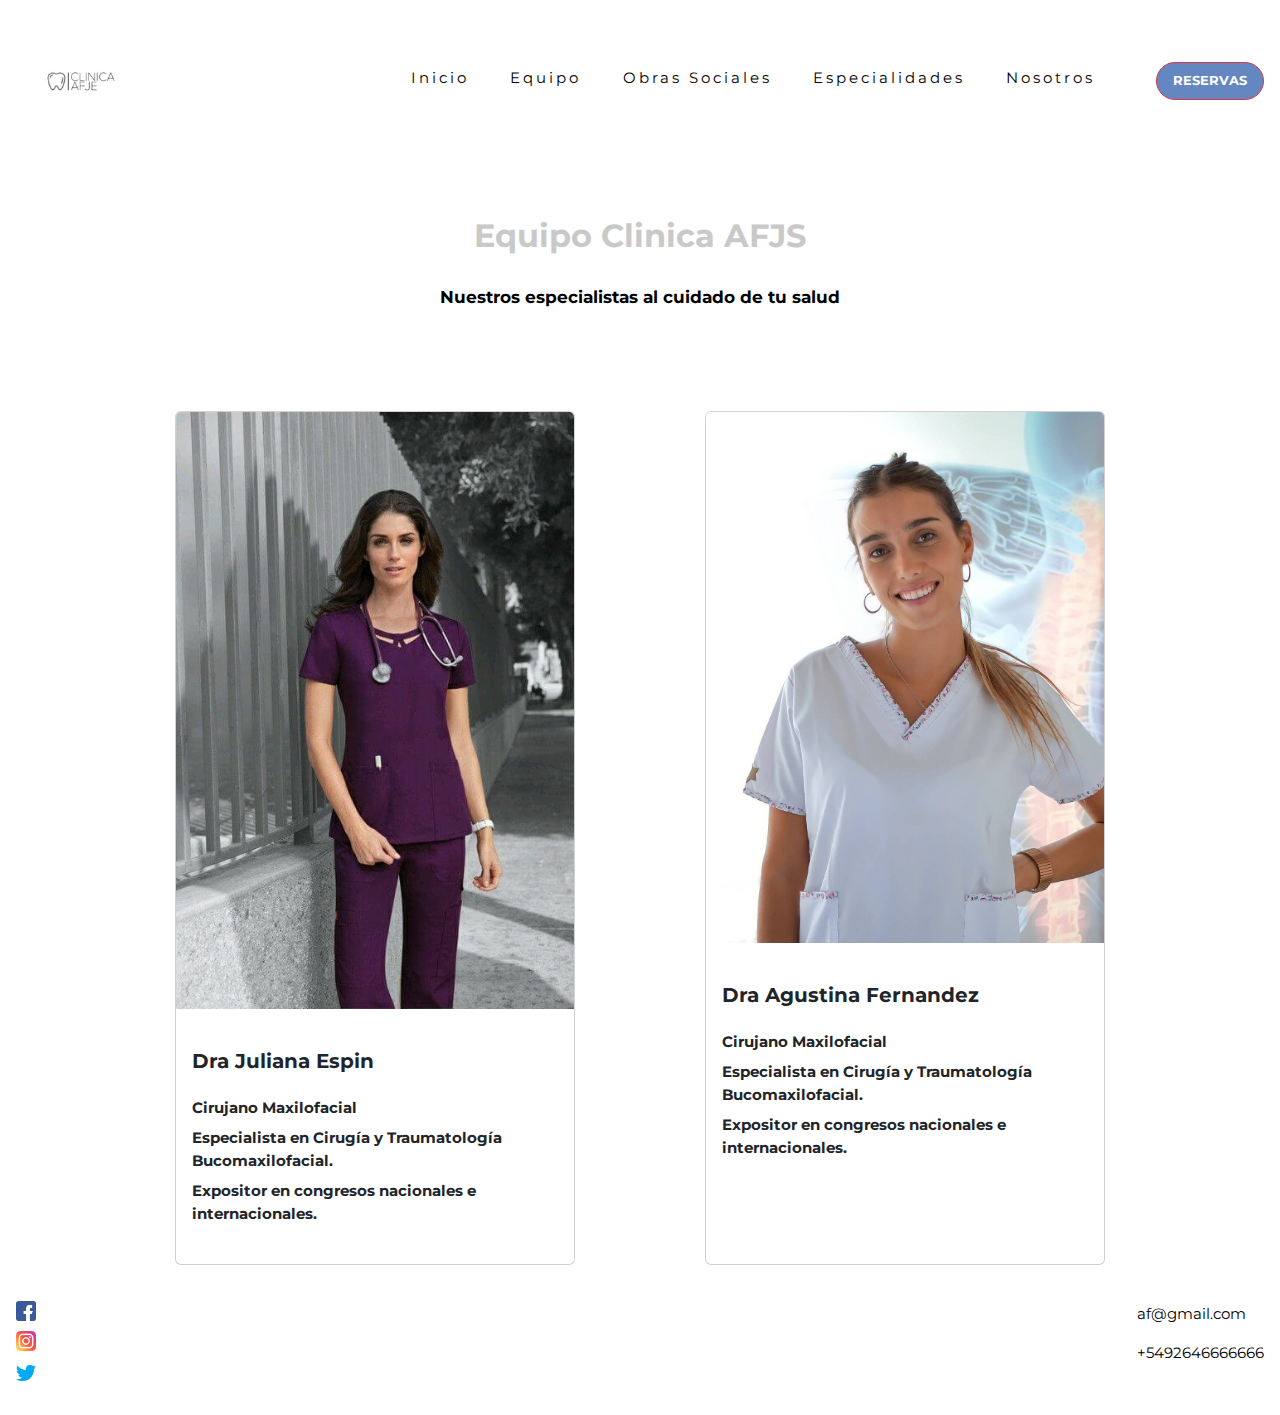
==== Equipo.html @ b162a95b "Creando nuevo repositorio para entrega final 2" ====
<!DOCTYPE html>
<html lang="en">

<head>
    <meta charset="UTF-8">
    <meta http-equiv="X-UA-Compatible" content="IE=edge">
    <meta name="viewport" content="width=device-width, initial-scale=1.0">
    <title>Equipo | Clinica AFJS</title>
    <link rel="stylesheet" href="	https://cdn.jsdelivr.net/npm/bootstrap@5.2.0-beta1/dist/css/bootstrap.min.css">
    <link rel="stylesheet" href="./style.css">
    <link rel="shortcut icon" href="./Multimedia/Imagenes/Diente.png" type="image/x-icon">
    <link rel="preconnect" href="https://fonts.googleapis.com">
<link rel="preconnect" href="https://fonts.gstatic.com" crossorigin>
<link href="https://fonts.googleapis.com/css2?family=Montserrat:wght@100&family=Roboto:wght@300;400;700;900&display=swap" rel="stylesheet">
</head>

<body class="body-doctoras">
    <header >

        <img class="img" src="./Multimedia/Imagenes/Logo2.jpg" alt="">
      
        <nav class="barra-navegacion">
            
            <ul class="nav-right-section">
                <li class="lm">
                    <a  href="">Inicio</a>
                </li>
                <li class="lm">
                    <a href="./Equipo.html">Equipo</a>
                </li>
                <li class="lm">
                    <a href="./Obras Sociales.html">Obras Sociales</a>
                </li>
                <li class="lm">
                    <a href="./Especialidades.html">Especialidades</a>
                </li>
                <li class="l5">
                    <a href="./Nosotros.html">Nosotros</a>
                </li>
                
              
            </ul>
            <button type="button" class="btn btn-lg btn-danger lm1 " data-bs-toggle="popover" title="Proximamente podras reservar tu turno!!" data-bs-content="Proximamente podras reservar tu turno!!"> <b>RESERVAS</b> </button>
            
        </nav>
      
            
            
        
    </header>
    
    <section class="doctoras-section">

        <p class="parrafo"> <b>Equipo Clinica AFJS</b> </p>
        <p class="parrafo1"> <b>Nuestros especialistas al cuidado de tu salud</b> </p>
    </section>

    <section class="container section-card">
        <div class="row justify-content-evenly gap-4 ">

            <div class="card col-md-6 col-12 " >
                <img src="./Multimedia/Imagenes/Doctora2.jfif" class="card-img-top" alt="...">
                <div class="card-body">
                  <h5 class="card-title my-4"><b>Dra Juliana Espin</b></h5>
                  <ul class="card-text d-flex flex-column gap-2">
                    <li><b>Cirujano Maxilofacial</b></li>
                    <li><b>Especialista en Cirugía y Traumatología Bucomaxilofacial.</b></li>
                    <li><b>Expositor en congresos nacionales e internacionales.</b></li>
    
                </ul>
                  
                </div>
              </div>
              <div class="card col-md-6 col-12 " >
                <img src="./Multimedia/Imagenes/Doctora1.jfif" class="card-img-top" alt="...">
                <div class="card-body">
                  <h5 class="card-title my-4"><b>Dra Agustina Fernandez</b></h5>
                  <ul class="card-text d-flex flex-column gap-2">
                      <li><b>Cirujano Maxilofacial</b></li>
                      <li><b>Especialista en Cirugía y Traumatología Bucomaxilofacial.</b></li>
                      <li><b>Expositor en congresos nacionales e internacionales.</b></li>
    
                  </ul>
                  
                </div>
              </div>

        </div>

        
        <!-- <section class="img-section">
            <img class="img1" src="./Multimedia/Imagenes/Doctora1.jfif" alt="Doctora AF">
            <img class="img2" src="./Multimedia/Imagenes/Doctora2.jfif" alt="Doctora JE">
        </section>
    
        <SEction class="p-section">
            <p class="description-section"> <b>Dra Agustina Fernandez</b></p>
            <p class="description-section1"> <b>Dra Juliana Espin</b> 
            </p>
        </SEction>

        <section class="especialidad-section">
            <div class="especialidad1">
                <p class="cirujano"> <b>Cirujano Maxilofacial</b> </p>
                <p class="Traumatologia"> <b>Especialista en Cirugía y Traumatología Bucomaxilofacial.</b> </p>
                <p> <b>Expositor en congresos nacionales e internacionales.</b> </p>
            </div>
            <div class="especialidad2">
                <p class="Ortodoncias"> <b>Ortononcista</b> </p>
                <p class="Endodoncias"> <b>Endodoncista</b> </p>
                <p> <b>Expositor en congresos nacionales e internacionales.</b> </p>
            </div>
        </section> -->

    </section>
    


    <footer>
        <ul>
            <li>
               
                <a  href="https://www.facebook.com/">  <img class="face" src="./Multimedia/Imagenes/facebook (1).png" alt="icono facebook" ></a>
            </li>
            <li>
                <a href="https://www.instagram.com/"><img class="insta" src="./Multimedia/Imagenes/instagram (1).png" alt="icono instagram"> </a>
                
            </li>
            <li>
                <a href="https://twitter.com/i/flow/login"> <img class="tw" src="./Multimedia/Imagenes/twitter (2) (1).png" alt="icono twitter"></a>
                
            </li>
        </ul> 
        
        <ul>
            
            <li>
                <p id="contactos" class="p1">af@gmail.com</p>
            </li>
            <li>
                <p class="p2">+5492646666666</p>
            </li>
        </ul>
    </footer>
    <script src="	https://cdn.jsdelivr.net/npm/bootstrap@5.2.0-beta1/dist/js/bootstrap.bundle.min.js"></script>
</body>

</html>
---- style.css ----
* {
    border: 0;
    box-sizing: border-box;
    margin: 0;
    padding: 0;
}

body {
    margin: 0;
    padding: 0;
    font-size: 15px;
    font-family: 'Montserrat', sans-serif;
    color: black;

}

header {
    width: 100%;
    color: white;
    margin-top: 0px;
    display: flex;
    letter-spacing:0.2em ;
    justify-content: space-between;
    padding: 16px;
}


/* Empieza seccion Equipo */
.card{
    max-width: 400px;
    padding: 0;
}
/* Empieza section del texto en Equipo */
.parrafo {
    display: flex;
    justify-content: center;
    font-size: 32px;
    align-items: flex-end;
    font-family: 'Montserrat', sans-serif;
    margin-top: 50px;
    margin-bottom: 25px;
    color: #c9c9c9;
}
.parrafo1 {
    display: flex;
    justify-content: center;
    font-size: 17px;
    align-items: flex-end;
    font-family: 'Montserrat', sans-serif;
    margin-bottom: 100px;  
}
.img0{
    position: fixed;
    top: 0;
    left: 0;
    width: 140px;
    margin-top: 0px;
    margin-left: 0px;
}
/* Termina section del texto en Equipo */

/* Fin Seccion Equipo */


/* Empieza Seccion Especialidades */

.img-especialidades{
    display: grid;
    margin-top: 80px;
    width: 100%;
    height: 250px;
}
.section-div1{
    display: flex;
    margin-top: 120px;
    justify-content: space-around;  
}
.Especialidad1{
    background-color: rgb(244, 244, 244);
    height: 400px;
    width: 320px;  
}
.especialidad1-1 {
    height: 80px;
    width: 320px;
    background-color: violet;
}
.p-especialidad{
    display: flex;
    justify-content: center; 
}
.Especialidad2{
    background-color: rgb(244, 244, 244);
    height: 400px;
    width: 320px; 
}
.especialidad2-2 {
    height: 80px;
    width: 320px;
    background-color: violet;
}
.p-especialidad2{
    display: flex;
    justify-content: center;  
}
.section-div2{
    display: flex;
    margin-top: 1.5rem;
    justify-content: space-around;
}
.especialidad3{
    background-color: rgb(244, 244, 244);
    height: 400px;
    width: 320px;
}
.especialidad3-3 {
    height: 80px;
    width: 320px;
    background-color: violet;
}
.p-especialidad3{
    display: flex;
    justify-content: center;
    
}
.especialidad4{
    background-color: rgb(244, 244, 244);
    height: 400px;
    width: 320px;
}

.especialidad4-4 {
    height: 80px;
    width: 320px;
    background-color: violet;
}
.p-especialidad4{
    display: flex;
    justify-content: center; 
}


/* Fin Seccion Especialidades */

/* Inicio Seccion Obras Sociales */
.box{
    height: 80px;
    font-size: x-large;
    border-radius: 6px;
    /* lo mantiene centrado al div con lo de abajo */
    margin: 50px auto; 
    display: flex;
    justify-content: center;
}
.p-obrassociales{
    transition-property: all;
    transition-duration: 2s;
}
.p-obrassociales:hover{
    /* cresca o escale 1.5 veces su tamaño */
    transform: scale(1.5);   
}
.div-img-ob1 {
    border-radius: 800px;
    width: 225px;
    height: 225px;
    justify-content: center;
    margin-top: 25px;
    border-radius: 1000px;  
}
.div-img-ob2{
    border-radius: 800px;
    width: 225px;
    height: 225px;
    justify-content: center;
    margin-top: 25px;
    border-radius: 1000px;
    background-color: white;  
}
.div-img-ob3{
    border-radius: 800px;
    width: 225px;
    height: 225px;
    justify-content: center;
    margin-top: 25px;
    border-radius: 1000px;  
}
/* Fin Seccion Obras Sociales */

/* Inicio Seccion Nosotros */
.section-nosotros{
    display: flex;
    justify-content: center;
    font-size: x-large;
}
.descripcion-nosotros{
    margin-top: 80px;
    display: grid;
    grid-template-rows: 500px;   
    justify-content: center;
}
.div-nosotros{    
    max-width: 600px;
}


/* Fin Seccion Nosotros */

/* Inicio Parametros Header Index y para todas las secciones */
.barra-navegacion{
    display: flex;
    flex-direction: row;
    align-items: center;
    width: 70%;
}
.nav-right-section {
    display: flex;
    justify-content: space-around;
    list-style: none;
    margin-top: 10px;
    margin-right: 40px;
    align-items: center;
    width: 100%;
    
}
.nav-right-section li{
    display: flex;
}
.lm1{  
    border-radius: 60px;
    background-color: #6487c2;
    font-size: small;
}
.nav-right-section > *:hover{
    border-bottom: 1px solid rgb(48, 108, 112);
}
.nav-right-section > *{
    transition-property: all;
    transition-duration: 1s;
}

a {
    text-decoration: none;
    color: black;
}

.img {
    height: 130px;
    border-radius: 10px;
}
/* Fin Parametros Header */

/* Inicio Seccion Bienvenidos a Clinica */

.section-index{
    display: flex;
    justify-content: center;
    font-size: x-large;
}
.bienvenidos{
    /* Sirve para que se agrande o achique la letra segun la pantalla que tenemos, es bien responsive. */
    font-size: clamp(12px, 3vw, 20px);
}
/* Fin Seccion Bienvenidos a Clinica index */

/* Inicio seccion parametros del main index */
main {
    display: flex;
    width: 100%;
    margin-top: 20px;
    align-items: center;
    padding: 16px;
}

.main-section {
    display: flex;
    flex-direction: row;
    width: 100%;
    align-items: center;
    align-content: space-around;
    flex-wrap: wrap;
    justify-content: center;
}

.carousel-container {
    border: 1px solid black;
    width: 60%;
    display: flex;
    justify-content: center;

}

.aside-placeholder {
    height: 500px;
    background-color: red;
    width: 400px;
    margin-left: 15px;
}
.card-body{
    height: 255px;
}




/* Inicio seccion Footer */

footer {
    width: 100%;
    padding: 16px;
    display: flex;
    justify-content: space-between;
    align-items: center;
    margin-top: 20px;


}

.face {

    width: 20px;
    height: 20px;
    margin-bottom: 10px;

}

.Link-facebook {
    display: flex;
    margin-left: 40px;

    flex-wrap: wrap;
}

.insta {
    width: 20px;
    height: 20px;
    margin-bottom: 10px;
}

.tw {
    width: 20px;
    height: 20px;

}

.p1 {
    display: flex;

    color: black;
    list-style: none;

    margin-bottom: 16px;

}

.p2 {

    display: flex;

    color: black;

}

ul {
    list-style: none;
    padding: 0;
}
/* Fin Seccion Footer */


/* Medias Queris */
@media (max-width: 1050px) {
    .nav-right-section li a{
        font-size: 10px;
    }
    .barra-navegacion{
        width: 90%;
    }
    
}
@media (max-width: 715px){
    .nav-right-section{
        flex-direction: column;
        
    }
    .nav-right-section li{
        width: 100%;
    }
    .nav-right-section li a{
        width: 100%;
        text-align: right;
    }
    .carousel-container{
        width: 100%;
    }
    .aside-placeholder{
        width: 100%;
    }

}
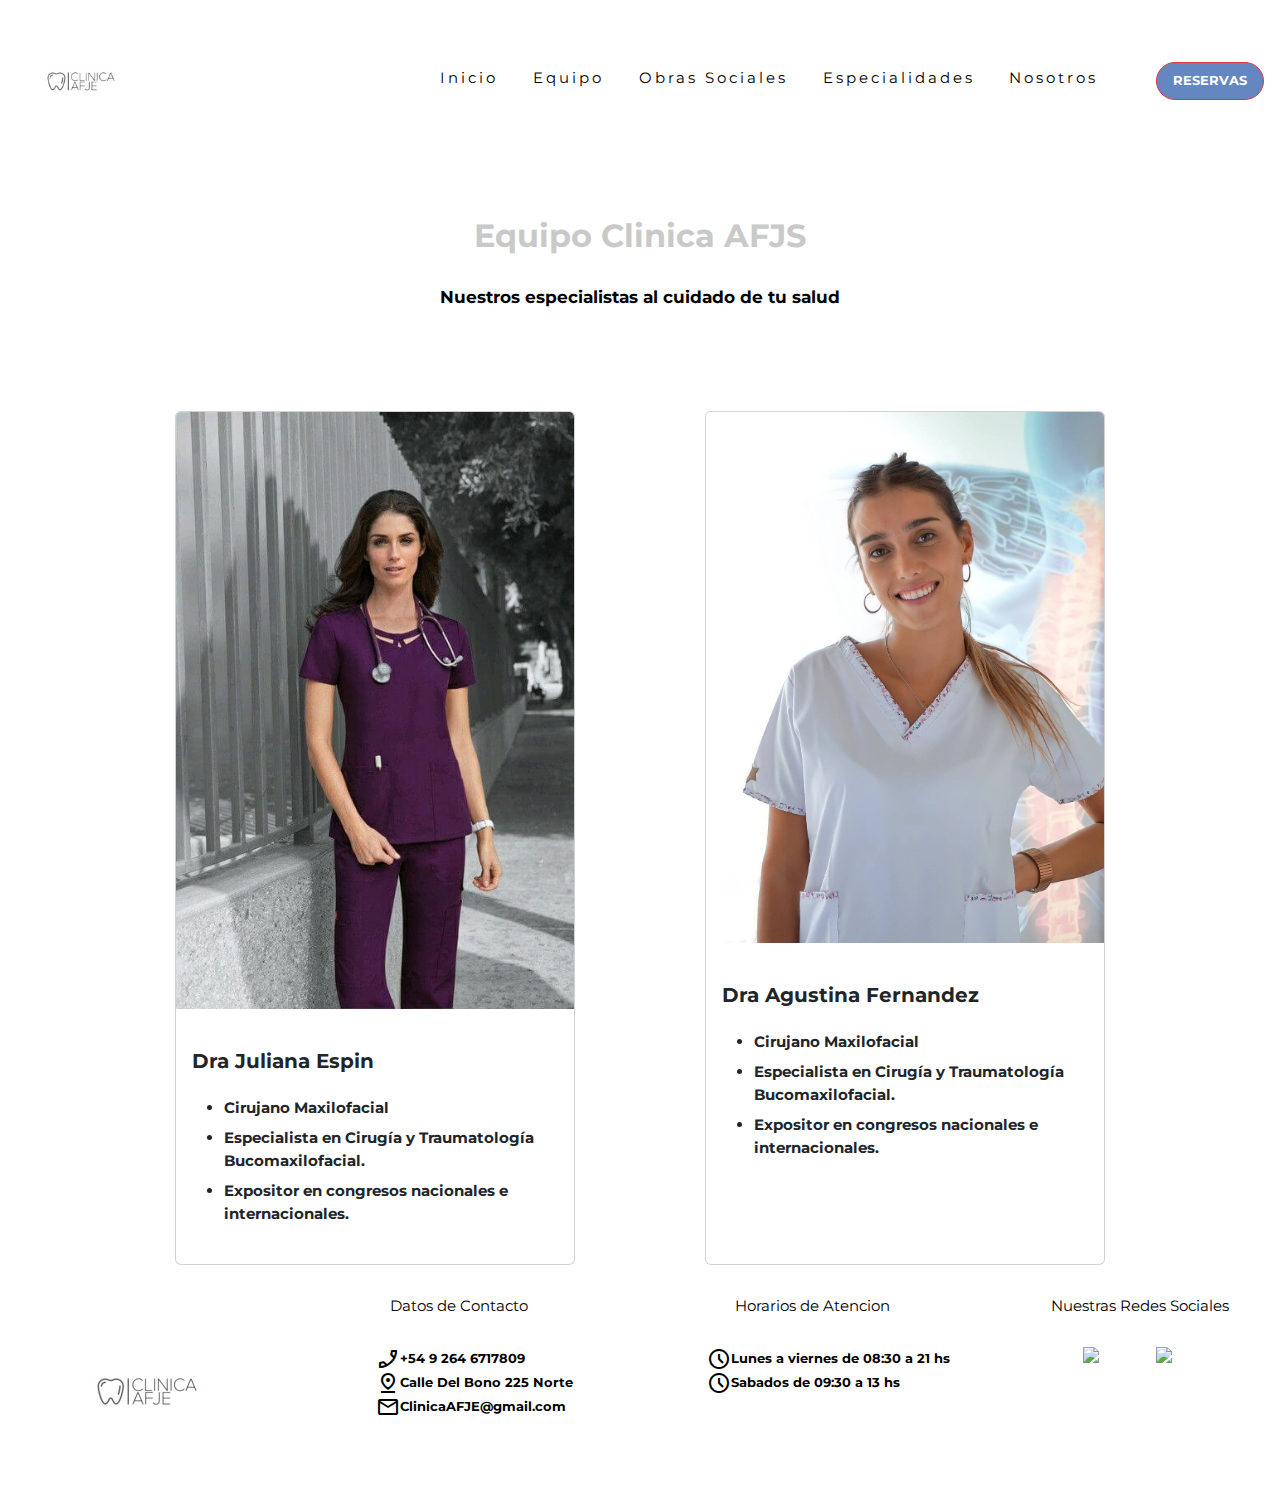
==== commit b9ad8778: "Cambie Footer en todas las secciones" ====
--- a/Equipo.html
+++ b/Equipo.html
@@ -12,6 +12,7 @@
     <link rel="preconnect" href="https://fonts.googleapis.com">
 <link rel="preconnect" href="https://fonts.gstatic.com" crossorigin>
 <link href="https://fonts.googleapis.com/css2?family=Montserrat:wght@100&family=Roboto:wght@300;400;700;900&display=swap" rel="stylesheet">
+<link rel="stylesheet" href="https://fonts.googleapis.com/css2?family=Material+Symbols+Outlined:opsz,wght,FILL,GRAD@20..48,100..700,0..1,-50..200" />
 </head>
 
 <body class="body-doctoras">
@@ -117,30 +118,63 @@
 
 
     <footer>
-        <ul>
-            <li>
-               
-                <a  href="https://www.facebook.com/">  <img class="face" src="./Multimedia/Imagenes/facebook (1).png" alt="icono facebook" ></a>
-            </li>
-            <li>
-                <a href="https://www.instagram.com/"><img class="insta" src="./Multimedia/Imagenes/instagram (1).png" alt="icono instagram"> </a>
-                
-            </li>
-            <li>
-                <a href="https://twitter.com/i/flow/login"> <img class="tw" src="./Multimedia/Imagenes/twitter (2) (1).png" alt="icono twitter"></a>
-                
-            </li>
-        </ul> 
-        
-        <ul>
-            
-            <li>
-                <p id="contactos" class="p1">af@gmail.com</p>
-            </li>
-            <li>
-                <p class="p2">+5492646666666</p>
-            </li>
-        </ul>
+        <div class="parent">
+            <div class="div1"> 
+                <img src="./Multimedia/Imagenes/Logo2.jpg" alt="">
+            </div>
+            <div class="div2">
+                <p>Datos de Contacto</p>
+                <ul>
+                    <li>
+                        <span class="material-symbols-outlined">
+                        phone_enabled
+                        </span>
+                        <p class="telefono"> <b>+54 9 264 6717809</b></p>
+                    </li>
+                    <li>
+                        <span class="material-symbols-outlined">
+                            pin_drop
+                        </span>
+                        <p class="telefono"> <b>Calle Del Bono 225 Norte</b></p>
+                    </li>
+                    <li>
+                        <span class="material-symbols-outlined">
+                            mail
+                        </span>
+                            <p class="telefono"> <b>ClinicaAFJE@gmail.com</b></p>
+                    </li>
+                </ul>
+            </div>
+            <div class="div3"> 
+                <p>Horarios de Atencion</p>
+                <ul>
+                    <li>
+                        <span class="material-symbols-outlined">
+                            schedule
+                        </span>
+                        <p class="horarios"><b>Lunes a viernes <span> de 08:30 a 21 hs</span></b></p>
+                    </li>
+                    <li>
+                        <span class="material-symbols-outlined">
+                            schedule
+                        </span>
+                        <p class="horarios"><b>Sabados <span> de 09:30 a 13 hs</span></b></p>
+                    </li>
+                    
+                </ul>
+
+            </div>
+            <div class="div4">
+                <p>Nuestras Redes Sociales</p>
+                <ul>
+                    <li>
+                        <img  src="https://img.icons8.com/color/48/undefined/facebook.png"/>
+                    </li>
+                    <li>
+                        <img src="https://img.icons8.com/fluency/48/undefined/instagram-new.png"/>
+                    </li>
+            </div>
+            </div>
     </footer>
     <script src="	https://cdn.jsdelivr.net/npm/bootstrap@5.2.0-beta1/dist/js/bootstrap.bundle.min.js"></script>
 </body>
--- a/style.css
+++ b/style.css
@@ -256,10 +256,16 @@
     display: flex;
     justify-content: center;
     font-size: x-large;
+    
 }
 .bienvenidos{
     /* Sirve para que se agrande o achique la letra segun la pantalla que tenemos, es bien responsive. */
     font-size: clamp(12px, 3vw, 20px);
+    transition-property: all;
+    transition-duration: 2s ;
+}
+.bienvenidos:hover{
+    transform: scale(1.5);
 }
 /* Fin Seccion Bienvenidos a Clinica index */
 
@@ -283,7 +289,6 @@
 }
 
 .carousel-container {
-    border: 1px solid black;
     width: 60%;
     display: flex;
     justify-content: center;
@@ -292,7 +297,6 @@
 
 .aside-placeholder {
     height: 500px;
-    background-color: red;
     width: 400px;
     margin-left: 15px;
 }
@@ -305,67 +309,103 @@
 
 /* Inicio seccion Footer */
 
-footer {
-    width: 100%;
-    padding: 16px;
-    display: flex;
-    justify-content: space-between;
-    align-items: center;
-    margin-top: 20px;
-
-
-}
-
-.face {
-
-    width: 20px;
-    height: 20px;
-    margin-bottom: 10px;
-
-}
-
-.Link-facebook {
-    display: flex;
-    margin-left: 40px;
-
-    flex-wrap: wrap;
-}
-
-.insta {
-    width: 20px;
-    height: 20px;
-    margin-bottom: 10px;
-}
-
-.tw {
-    width: 20px;
-    height: 20px;
-
-}
-
-.p1 {
-    display: flex;
-
-    color: black;
-    list-style: none;
-
-    margin-bottom: 16px;
-
-}
-
-.p2 {
-
-    display: flex;
-
-    color: black;
-
-}
-
-ul {
-    list-style: none;
-    padding: 0;
-}
-/* Fin Seccion Footer */
+
+.parent {
+    display: grid;
+    grid-template-columns: repeat(4, 1fr);
+    grid-template-rows: repeat(4, 1fr);
+    grid-column-gap: 0px;
+    grid-row-gap: 0px;
+    display: flex;
+    justify-content: space-around;
+    margin-top: 30px;
+    }
+    
+    .div1 { grid-area: 1 / 1 / 5 / 2; 
+        display: flex;
+        justify-content: center;
+    }
+    .div2 { grid-area: 1 / 2 / 5 / 2;
+        
+    }
+    .div2 p{
+        display: flex;
+        justify-content: center;
+    }
+    .div2 ul{
+        display: block;
+        width: 100%;
+        margin-top: 30px;
+        
+        
+    }
+    .div2 ul li {
+        list-style: none;
+        font-size: small;
+        display: flex;
+        align-items: center;
+        width: 100%;
+    }
+    .telefono{
+        display: flex;
+        align-items: center;
+        margin-bottom: 0;
+    }
+    
+    
+    .div3 { grid-area: 1 / 3 / 5 / 4; 
+        
+        
+    }
+    .div3 p{
+        display: flex;
+        justify-content: center;
+    }
+    .div3 ul{
+        display: block;
+        width: 100%;
+        margin-top: 30px;
+        
+        
+    }
+    .div3 ul li {
+        list-style: none;
+        font-size: small;
+        display: flex;
+        align-items: center;
+        width: 100%;
+    }
+    .horarios{
+        display: flex;
+        align-items: center;
+        margin-bottom: 0;
+    }
+
+    .div4 { grid-area: 1 / 4 / 5 / 5; 
+        
+    }
+    .div4 p{
+        display: flex;
+        justify-content: center;
+    }
+    .div4 ul{
+        display: flex;
+        width: 100%;
+        margin-top: 30px;
+        
+        
+        
+    }
+    .div4 ul li {
+        list-style: none;
+        justify-content: flex-start;
+        display: flex;
+        
+        width: 100%;
+        
+    }
+
+
 
 
 /* Medias Queris */
@@ -376,6 +416,30 @@
     .barra-navegacion{
         width: 90%;
     }
+    .parent{
+        width: 90%;
+    }
+    
+    
+}
+@media (max-width:775px) {
+    .parent{
+        flex-direction: column;
+    }
+    .div1 ul li{
+        justify-content: center;
+    }
+    .div2 ul li{
+        justify-content: center;
+    }
+    .div3 ul li{
+        justify-content: center;
+    }
+    .div4 ul li{
+        justify-content: center;
+    }
+        
+
     
 }
 @media (max-width: 715px){
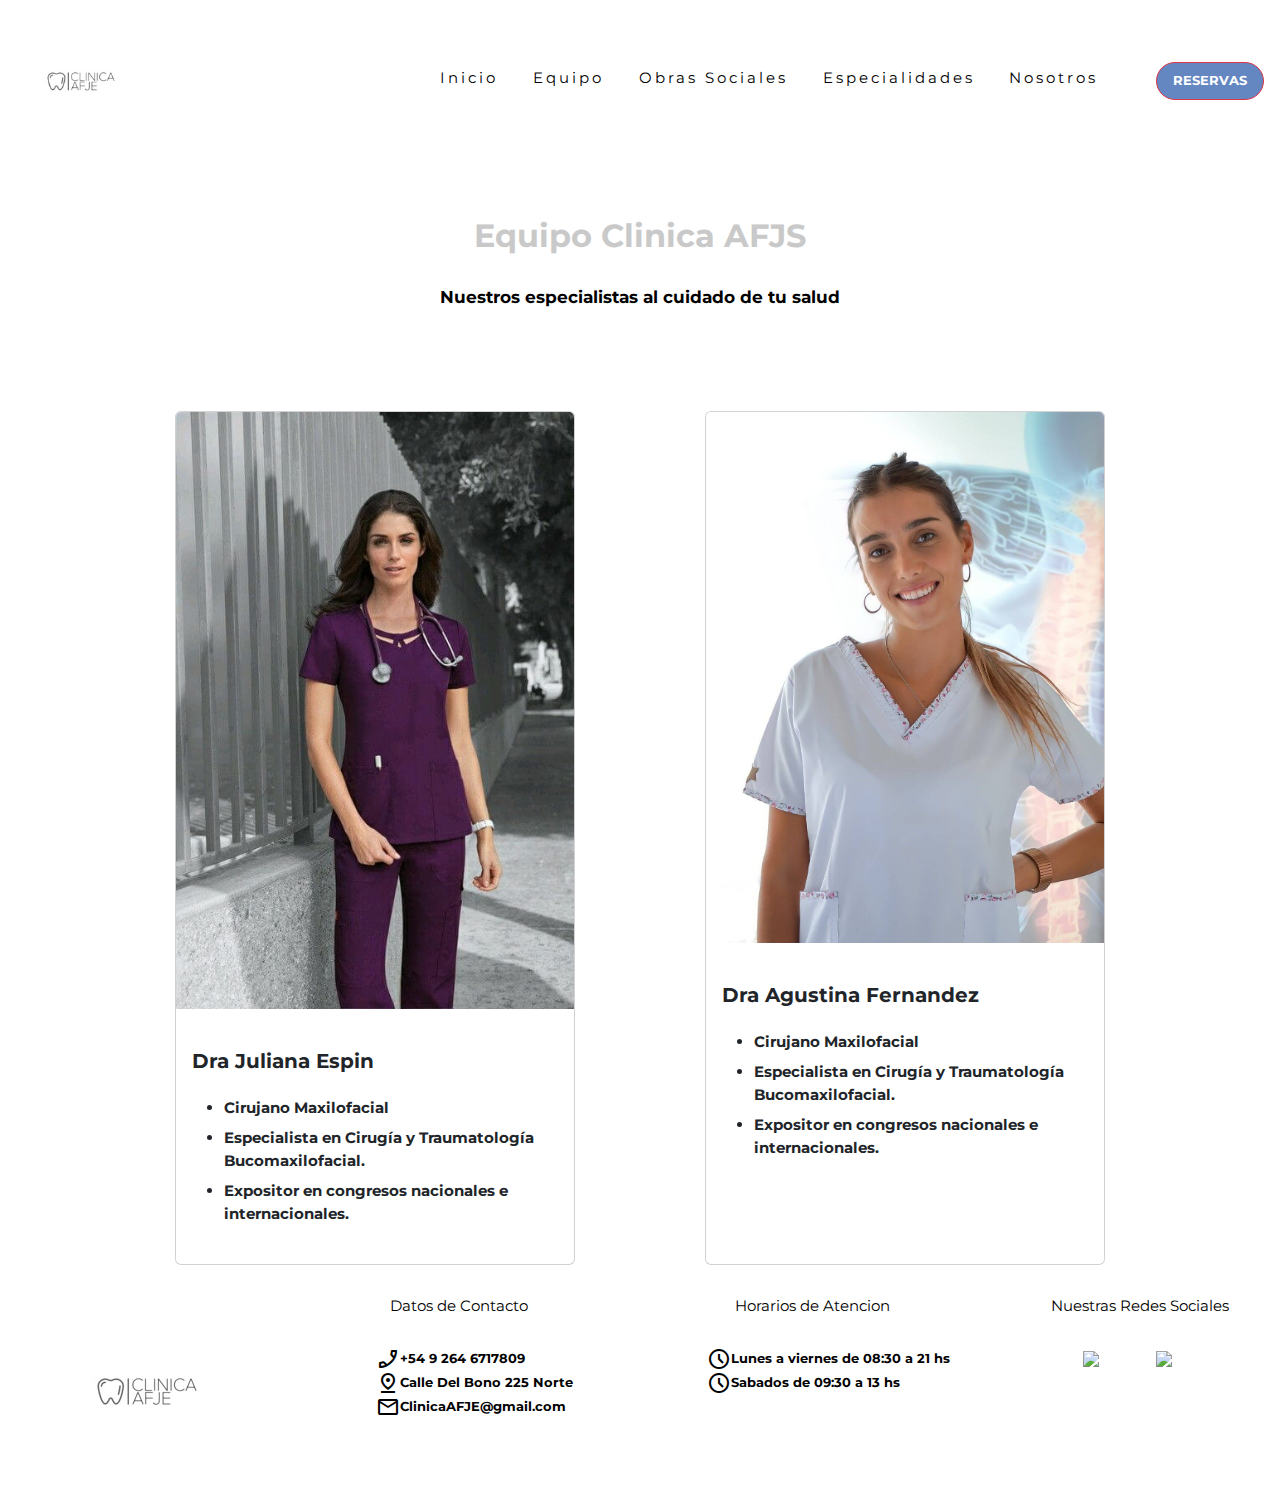
==== commit 07acf0a4: "Agregue a en footer para vincular con facebook e instagram" ====
--- a/Equipo.html
+++ b/Equipo.html
@@ -24,7 +24,7 @@
             
             <ul class="nav-right-section">
                 <li class="lm">
-                    <a  href="">Inicio</a>
+                    <a  href="./index.html">Inicio</a>
                 </li>
                 <li class="lm">
                     <a href="./Equipo.html">Equipo</a>
@@ -168,10 +168,10 @@
                 <p>Nuestras Redes Sociales</p>
                 <ul>
                     <li>
-                        <img  src="https://img.icons8.com/color/48/undefined/facebook.png"/>
+                       <a href="https://www.facebook.com/"> <img class="img1-footer"  src="https://img.icons8.com/color/48/undefined/facebook.png"/></a> 
                     </li>
                     <li>
-                        <img src="https://img.icons8.com/fluency/48/undefined/instagram-new.png"/>
+                       <a href="https://www.instagram.com/"><img class="img2-footer" src="https://img.icons8.com/fluency/48/undefined/instagram-new.png"/></a> 
                     </li>
             </div>
             </div>
--- a/style.css
+++ b/style.css
@@ -203,7 +203,6 @@
     max-width: 600px;
 }
 
-
 /* Fin Seccion Nosotros */
 
 /* Inicio Parametros Header Index y para todas las secciones */
@@ -220,8 +219,7 @@
     margin-top: 10px;
     margin-right: 40px;
     align-items: center;
-    width: 100%;
-    
+    width: 100%;  
 }
 .nav-right-section li{
     display: flex;
@@ -238,12 +236,10 @@
     transition-property: all;
     transition-duration: 1s;
 }
-
 a {
     text-decoration: none;
     color: black;
 }
-
 .img {
     height: 130px;
     border-radius: 10px;
@@ -255,8 +251,7 @@
 .section-index{
     display: flex;
     justify-content: center;
-    font-size: x-large;
-    
+    font-size: x-large;   
 }
 .bienvenidos{
     /* Sirve para que se agrande o achique la letra segun la pantalla que tenemos, es bien responsive. */
@@ -277,7 +272,6 @@
     align-items: center;
     padding: 16px;
 }
-
 .main-section {
     display: flex;
     flex-direction: row;
@@ -287,14 +281,11 @@
     flex-wrap: wrap;
     justify-content: center;
 }
-
 .carousel-container {
     width: 60%;
     display: flex;
     justify-content: center;
-
-}
-
+}
 .aside-placeholder {
     height: 500px;
     width: 400px;
@@ -320,7 +311,6 @@
     justify-content: space-around;
     margin-top: 30px;
     }
-    
     .div1 { grid-area: 1 / 1 / 5 / 2; 
         display: flex;
         justify-content: center;
@@ -335,9 +325,7 @@
     .div2 ul{
         display: block;
         width: 100%;
-        margin-top: 30px;
-        
-        
+        margin-top: 30px;  
     }
     .div2 ul li {
         list-style: none;
@@ -351,11 +339,8 @@
         align-items: center;
         margin-bottom: 0;
     }
-    
-    
     .div3 { grid-area: 1 / 3 / 5 / 4; 
-        
-        
+          
     }
     .div3 p{
         display: flex;
@@ -364,9 +349,7 @@
     .div3 ul{
         display: block;
         width: 100%;
-        margin-top: 30px;
-        
-        
+        margin-top: 30px;   
     }
     .div3 ul li {
         list-style: none;
@@ -380,7 +363,6 @@
         align-items: center;
         margin-bottom: 0;
     }
-
     .div4 { grid-area: 1 / 4 / 5 / 5; 
         
     }
@@ -391,19 +373,27 @@
     .div4 ul{
         display: flex;
         width: 100%;
-        margin-top: 30px;
-        
-        
-        
+        margin-top: 30px;  
     }
     .div4 ul li {
         list-style: none;
         justify-content: flex-start;
         display: flex;
-        
-        width: 100%;
-        
-    }
+        width: 100%;   
+    }
+    .img1-footer{
+        transition: all 1s ease-in-out;   
+    }
+    .img1-footer:hover{
+        transform: rotate(360deg);
+    }
+    .img2-footer{
+        transition: all 1s ease-in-out;
+    }
+    .img2-footer:hover{
+        transform: rotate(360deg);
+    }
+
 
 
 
